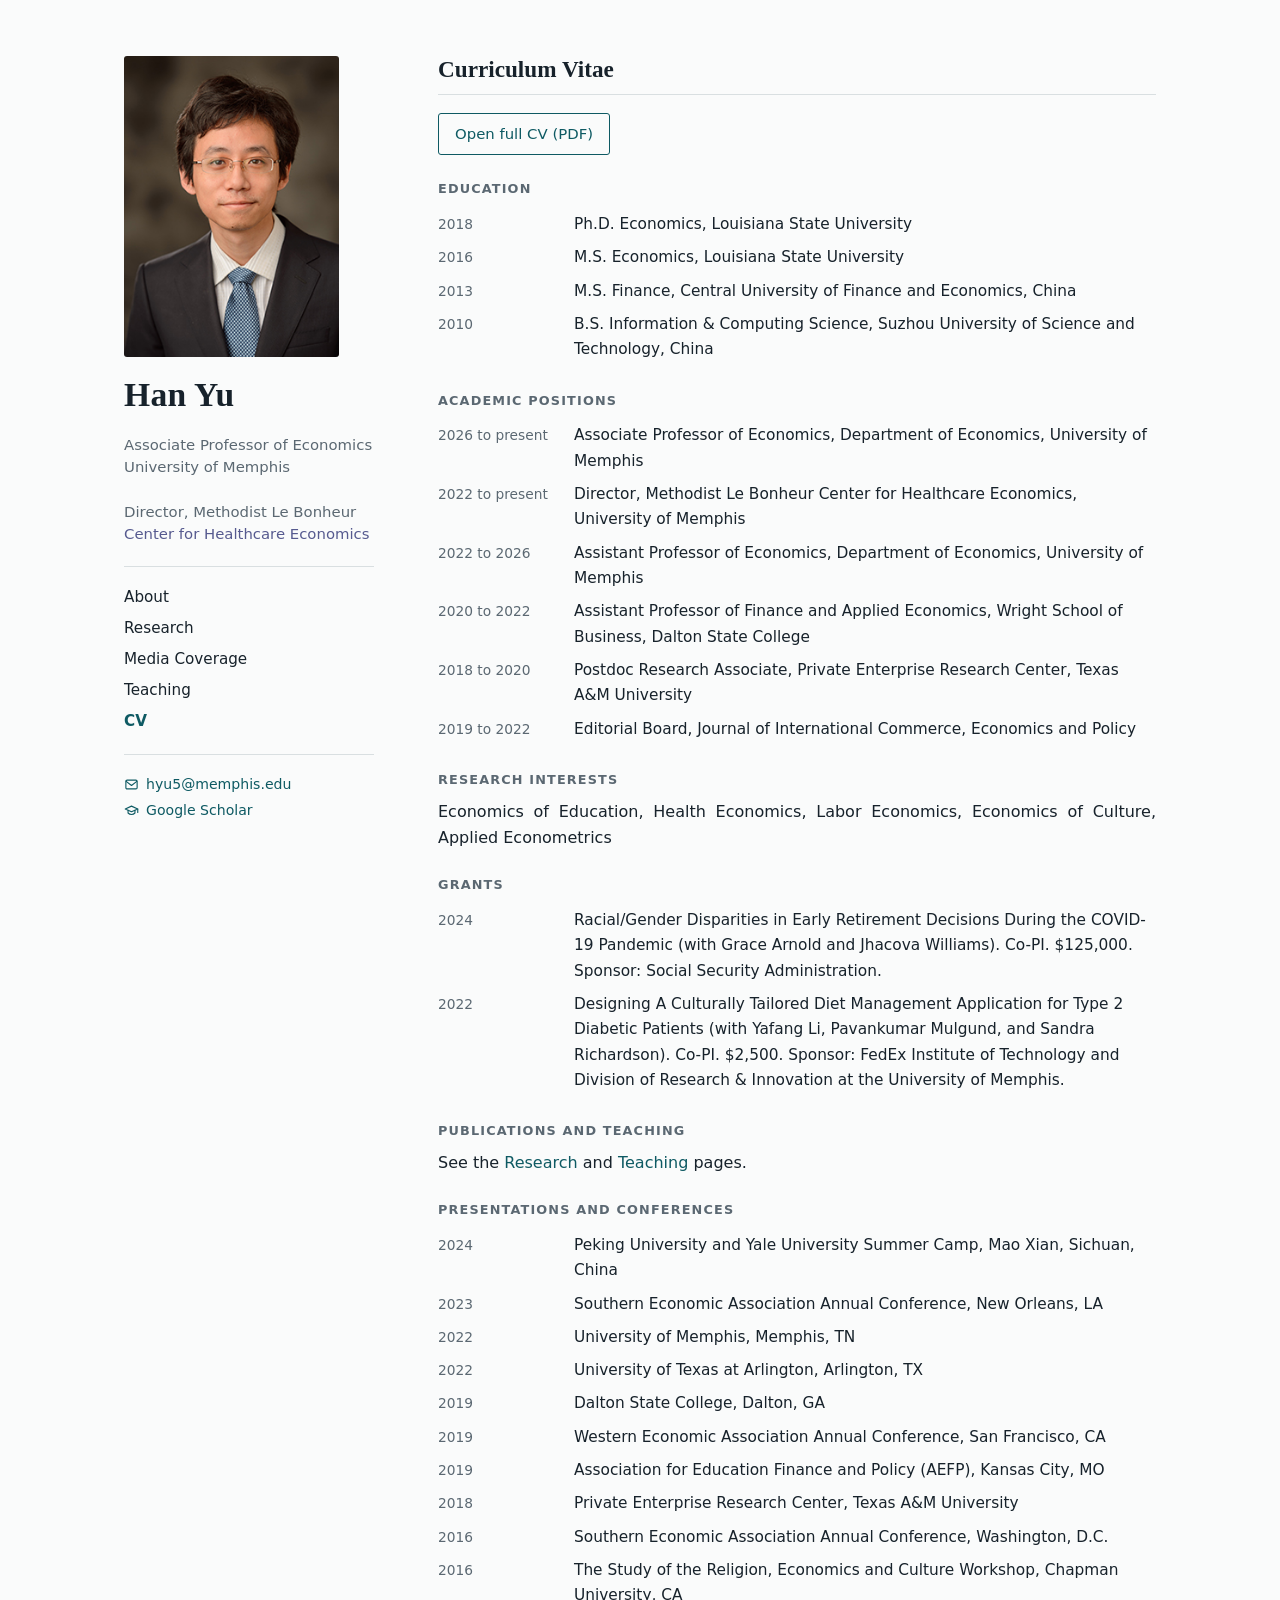
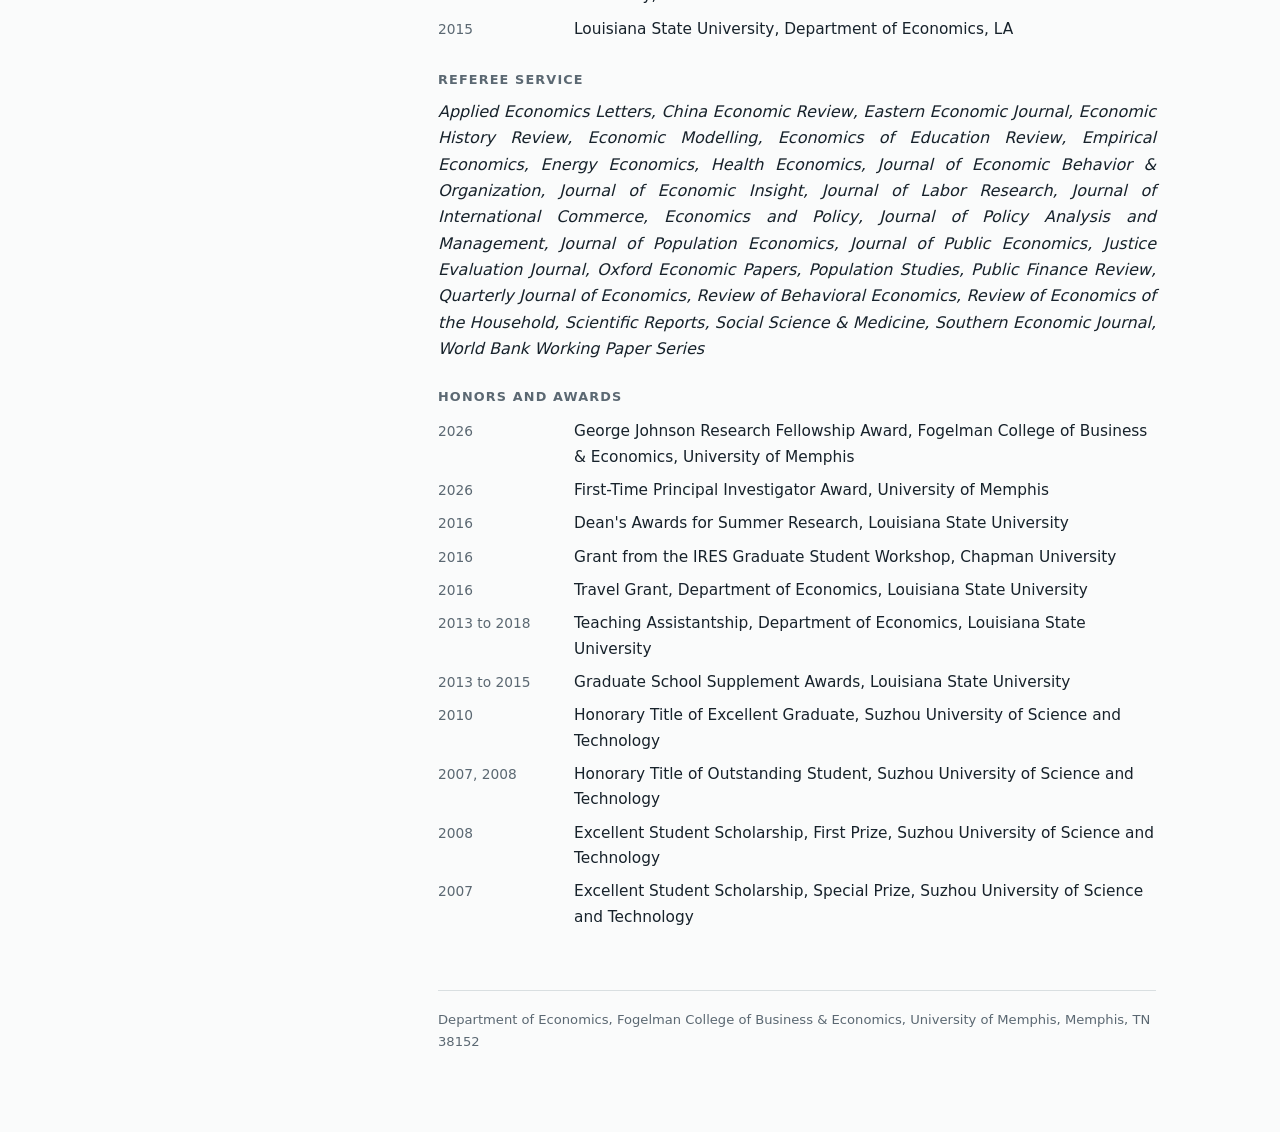
==== cv.html @ f055f777 "Add files via upload" ====
<!doctype html>
<html lang="en">
<head>
<meta charset="utf-8">
<meta name="viewport" content="width=device-width, initial-scale=1">
<title>Curriculum Vitae | Han Yu</title>
<meta name="description" content="Han Yu is an Associate Professor of Economics at the University of Memphis and Director of the Methodist Le Bonheur Center for Healthcare Economics. Research in health economics, labor economics, and the economics of education.">
<link rel="stylesheet" href="style.css">
</head>
<body class="sub">
<div class="wrap">
<aside>
<img class="photo" src="assets/han-yu.jpg" alt="Portrait of Han Yu">
<div class="sname">
<h1>Han Yu</h1>
</div>
<p class="role">Associate Professor of Economics<br>University of Memphis<br><br>Director, Methodist Le Bonheur <a class="ctr" href="https://www.memphis.edu/mlche/index.php">Center for Healthcare Economics</a></p>
<nav aria-label="Pages">
<a href="index.html">About</a>
<a href="research.html">Research</a>
<a href="media.html">Media Coverage</a>
<a href="teaching.html">Teaching</a>
<a href="cv.html" aria-current="page">CV</a>
</nav>
<div class="contact">
<a class="mail" href="mailto:hyu5@memphis.edu"><svg viewBox="0 0 24 24" width="15" height="15" fill="none" stroke="currentColor" stroke-width="1.8" stroke-linecap="round" stroke-linejoin="round" aria-hidden="true"><rect x="3" y="5" width="18" height="14" rx="2"/><path d="M3.5 7l8.5 6.5L20.5 7"/></svg>hyu5@memphis.edu</a>
<a class="mail" href="https://scholar.google.com/citations?user=G29Zjg8AAAAJ"><svg viewBox="0 0 24 24" width="15" height="15" fill="none" stroke="currentColor" stroke-width="1.8" stroke-linecap="round" stroke-linejoin="round" aria-hidden="true"><path d="M2 9.5L12 5l10 4.5L12 14z"/><path d="M6.5 11.8V16c1.5 1.6 3.4 2.4 5.5 2.4s4-.8 5.5-2.4v-4.2"/><path d="M22 9.5V15"/></svg>Google Scholar</a>
</div>
</aside>
<main>
<section id="cv">
<h2>Curriculum Vitae</h2>
<p><a class="btn" href="assets/Han_Yu_CV.pdf">Open full CV (PDF)</a></p>
<h3>Education</h3><ul class="cvl"><li><span class="d">2018</span><span>Ph.D. Economics, Louisiana State University</span></li><li><span class="d">2016</span><span>M.S. Economics, Louisiana State University</span></li><li><span class="d">2013</span><span>M.S. Finance, Central University of Finance and Economics, China</span></li><li><span class="d">2010</span><span>B.S. Information &amp; Computing Science, Suzhou University of Science and Technology, China</span></li></ul>
<h3>Academic positions</h3><ul class="cvl"><li><span class="d">2026 to present</span><span>Associate Professor of Economics, Department of Economics, University of Memphis</span></li><li><span class="d">2022 to present</span><span>Director, Methodist Le Bonheur Center for Healthcare Economics, University of Memphis</span></li><li><span class="d">2022 to 2026</span><span>Assistant Professor of Economics, Department of Economics, University of Memphis</span></li><li><span class="d">2020 to 2022</span><span>Assistant Professor of Finance and Applied Economics, Wright School of Business, Dalton State College</span></li><li><span class="d">2018 to 2020</span><span>Postdoc Research Associate, Private Enterprise Research Center, Texas A&amp;M University</span></li><li><span class="d">2019 to 2022</span><span>Editorial Board, Journal of International Commerce, Economics and Policy</span></li></ul>
<h3>Research interests</h3>
<p>Economics of Education, Health Economics, Labor Economics, Economics of Culture, Applied Econometrics</p>
<h3>Grants</h3><ul class="cvl"><li><span class="d">2024</span><span>Racial/Gender Disparities in Early Retirement Decisions During the COVID-19 Pandemic (with Grace Arnold and Jhacova Williams). Co-PI. $125,000. Sponsor: Social Security Administration.</span></li><li><span class="d">2022</span><span>Designing A Culturally Tailored Diet Management Application for Type 2 Diabetic Patients (with Yafang Li, Pavankumar Mulgund, and Sandra Richardson). Co-PI. $2,500. Sponsor: FedEx Institute of Technology and Division of Research &amp; Innovation at the University of Memphis.</span></li></ul>
<h3>Publications and teaching</h3>
<p>See the <a href="research.html">Research</a> and <a href="teaching.html">Teaching</a> pages.</p>
<h3>Presentations and conferences</h3><ul class="cvl"><li><span class="d">2024</span><span>Peking University and Yale University Summer Camp, Mao Xian, Sichuan, China</span></li><li><span class="d">2023</span><span>Southern Economic Association Annual Conference, New Orleans, LA</span></li><li><span class="d">2022</span><span>University of Memphis, Memphis, TN</span></li><li><span class="d">2022</span><span>University of Texas at Arlington, Arlington, TX</span></li><li><span class="d">2019</span><span>Dalton State College, Dalton, GA</span></li><li><span class="d">2019</span><span>Western Economic Association Annual Conference, San Francisco, CA</span></li><li><span class="d">2019</span><span>Association for Education Finance and Policy (AEFP), Kansas City, MO</span></li><li><span class="d">2018</span><span>Private Enterprise Research Center, Texas A&amp;M University</span></li><li><span class="d">2016</span><span>Southern Economic Association Annual Conference, Washington, D.C.</span></li><li><span class="d">2016</span><span>The Study of the Religion, Economics and Culture Workshop, Chapman University, CA</span></li><li><span class="d">2015</span><span>Louisiana State University, Department of Economics, LA</span></li></ul>
<h3>Referee service</h3>
<p><i>Applied Economics Letters, China Economic Review, Eastern Economic Journal, Economic History Review, Economic Modelling, Economics of Education Review, Empirical Economics, Energy Economics, Health Economics, Journal of Economic Behavior &amp; Organization, Journal of Economic Insight, Journal of Labor Research, Journal of International Commerce, Economics and Policy, Journal of Policy Analysis and Management, Journal of Population Economics, Journal of Public Economics, Justice Evaluation Journal, Oxford Economic Papers, Population Studies, Public Finance Review, Quarterly Journal of Economics, Review of Behavioral Economics, Review of Economics of the Household, Scientific Reports, Social Science &amp; Medicine, Southern Economic Journal, World Bank Working Paper Series</i></p>
<h3>Honors and awards</h3><ul class="cvl"><li><span class="d">2026</span><span>George Johnson Research Fellowship Award, Fogelman College of Business &amp; Economics, University of Memphis</span></li><li><span class="d">2026</span><span>First-Time Principal Investigator Award, University of Memphis</span></li><li><span class="d">2016</span><span>Dean's Awards for Summer Research, Louisiana State University</span></li><li><span class="d">2016</span><span>Grant from the IRES Graduate Student Workshop, Chapman University</span></li><li><span class="d">2016</span><span>Travel Grant, Department of Economics, Louisiana State University</span></li><li><span class="d">2013 to 2018</span><span>Teaching Assistantship, Department of Economics, Louisiana State University</span></li><li><span class="d">2013 to 2015</span><span>Graduate School Supplement Awards, Louisiana State University</span></li><li><span class="d">2010</span><span>Honorary Title of Excellent Graduate, Suzhou University of Science and Technology</span></li><li><span class="d">2007, 2008</span><span>Honorary Title of Outstanding Student, Suzhou University of Science and Technology</span></li><li><span class="d">2008</span><span>Excellent Student Scholarship, First Prize, Suzhou University of Science and Technology</span></li><li><span class="d">2007</span><span>Excellent Student Scholarship, Special Prize, Suzhou University of Science and Technology</span></li></ul>
</section>
<footer>Department of Economics, Fogelman College of Business &amp; Economics, University of Memphis, Memphis, TN 38152</footer>
</main>
</div>

</body>
</html>
---- style.css ----
/* Layout: fixed identity column on the left, one long reading column on the right; stacks on phones. No external fonts or scripts. */
:root{--bg:#fafbfb;--panel:#f0f3f3;--ink:#17222b;--muted:#5b6872;--line:#d9dfe1;--accent:#0e5a63;--ctr:#565a8f;
--serif:"Iowan Old Style","Palatino Linotype",Palatino,"Book Antiqua",Georgia,"Songti SC",serif;
--sans:system-ui,-apple-system,"Segoe UI",Roboto,"Helvetica Neue","PingFang SC","Microsoft YaHei",sans-serif}
@media (prefers-color-scheme:dark){:root{--bg:#11181d;--panel:#182228;--ink:#e6ecee;--muted:#9aa8b0;--line:#2a373e;--accent:#7cc7cf;--ctr:#a9acd6;color-scheme:dark}}
*{box-sizing:border-box}
html{scroll-behavior:smooth}
@media (prefers-reduced-motion:reduce){html{scroll-behavior:auto}}
body{margin:0;background:var(--bg);color:var(--ink);font:16px/1.65 var(--sans)}
a{color:var(--accent);text-decoration:none}
a:hover{text-decoration:underline}
a:focus-visible{outline:2px solid var(--accent);outline-offset:3px;border-radius:2px}
.wrap{max-width:1080px;margin:0 auto;padding-inline:24px;display:grid;grid-template-columns:250px minmax(0,1fr);gap:64px}
aside{position:sticky;top:0;align-self:start;padding-block:56px 32px;display:flex;flex-direction:column;gap:20px}
.photo{width:215px;aspect-ratio:5/7;object-fit:cover;border-radius:3px;background:var(--panel);max-width:100%}
h1{font:600 2.1rem/1.1 var(--serif);margin:0;letter-spacing:.01em}
.role{color:var(--muted);font-size:.93rem;line-height:1.5;margin:0}
nav{display:flex;flex-direction:column;gap:6px;border-top:1px solid var(--line);padding-top:18px}
nav a{color:var(--ink);font-size:.95rem}
nav a:hover{color:var(--accent)}
.contact{font-size:.88rem;color:var(--muted);display:flex;flex-direction:column;gap:3px;border-top:1px solid var(--line);padding-top:18px}
main{padding-block:56px 80px;display:flex;flex-direction:column;gap:56px;min-width:0}
section{scroll-margin-top:24px}
h2{font:600 1.45rem/1.2 var(--serif);margin:0 0 18px;padding-bottom:10px;border-bottom:1px solid var(--line);text-wrap:balance}
h3{font:600 .8rem/1.3 var(--sans);letter-spacing:.09em;text-transform:uppercase;color:var(--muted);margin:26px 0 10px}
p{margin:0 0 14px;text-align:justify;hyphens:auto;-webkit-hyphens:auto}
aside p{text-align:left;hyphens:manual}
.lead{font:1.2rem/1.6 var(--serif)}
ul{list-style:none;margin:0;padding:0}
.papers{display:flex;flex-direction:column;gap:16px}
.papers .t{display:block;font:600 1.04rem/1.4 var(--serif);color:var(--ink)}
.papers a.t:hover{color:var(--accent)}
.papers .m{display:block;color:var(--muted);font-size:.92rem}
.inst{display:grid;grid-template-columns:210px minmax(0,1fr);gap:8px 28px;padding:16px 0;border-bottom:1px solid var(--line);align-items:baseline}
.inst:last-child{border-bottom:0}
.inst h3{margin:0;line-height:1.6}
.rows li{padding:2px 0;font-size:.97rem}
.rows .d,.media .d{color:var(--muted);font-size:.86rem;font-variant-numeric:tabular-nums;white-space:nowrap}
.media li{display:grid;grid-template-columns:150px minmax(0,1fr) auto;gap:14px;padding:9px 0;border-bottom:1px solid var(--line);align-items:baseline}
.media .o{font-weight:600;font-size:.9rem}
.media .t{color:var(--ink);font-size:.95rem}
.media .t:hover{color:var(--accent)}
.btn{display:inline-block;border:1px solid var(--accent);padding:8px 16px;border-radius:3px;font-size:.93rem}
.btn:hover{background:var(--accent);color:var(--bg);text-decoration:none}
.cite{display:flex;align-items:center;gap:8px;margin-top:5px;font-size:.8rem;color:var(--muted);font-variant-numeric:tabular-nums}
.cite i{display:block;height:7px;min-width:3px;border-radius:2px;background:var(--accent);opacity:.8}
.cite b{font-weight:500}
.metrics{color:var(--muted);font-size:.9rem;margin:-6px 0 4px}
.mail{display:inline-flex;align-items:center;gap:7px}
.cvl li{display:grid;grid-template-columns:120px minmax(0,1fr);gap:16px;padding:4px 0;font-size:.96rem;align-items:baseline}
.cvl .d{color:var(--muted);font-size:.86rem;font-variant-numeric:tabular-nums}
.bio{font-size:1.06rem;line-height:1.75}
.ctr{color:var(--ctr)}
.grp{font:italic 600 1.05rem/1.4 var(--serif);text-align:left;margin:26px 0 6px}
h2+.grp{margin-top:4px}
.small{color:var(--muted);font-size:.92rem}
footer{color:var(--muted);font-size:.82rem;border-top:1px solid var(--line);padding-top:18px}
@media (max-width:820px){
.wrap{grid-template-columns:1fr;gap:0;padding-inline:20px}
aside{position:static;padding-block:32px 8px}
.photo{width:160px}
nav{flex-direction:row;flex-wrap:wrap;gap:6px 18px}
main{padding-block:32px 56px;gap:44px}
.media li{grid-template-columns:1fr;gap:2px}
.inst{grid-template-columns:1fr;gap:6px}
.cvl li{grid-template-columns:1fr;gap:0;padding:6px 0}
}
nav a[aria-current]{color:var(--accent);font-weight:600}
.mname{font-size:2.3rem;margin:0 0 20px;text-align:center;word-spacing:.3em}
body.home .sname{display:none}
@media (max-width:820px){body.sub .photo{display:none}body.home .sname{display:block}.mname{display:none}}
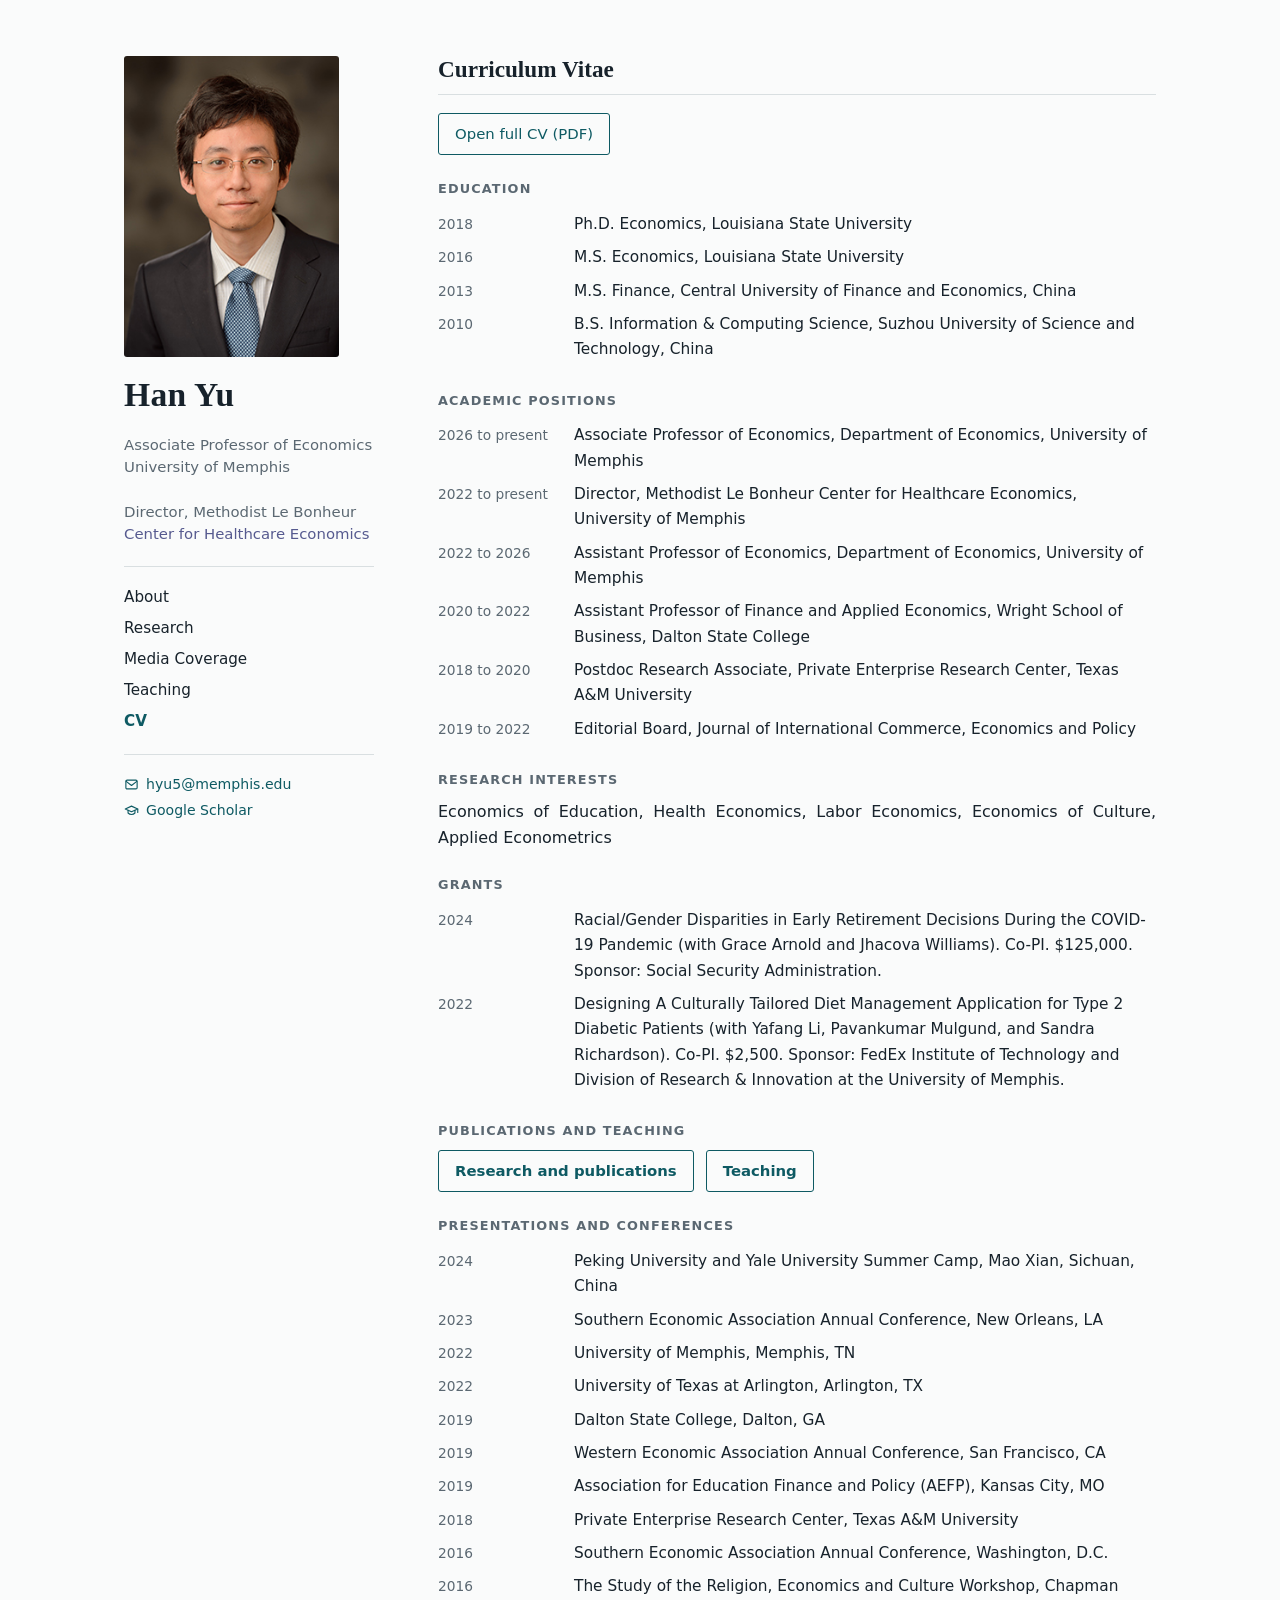
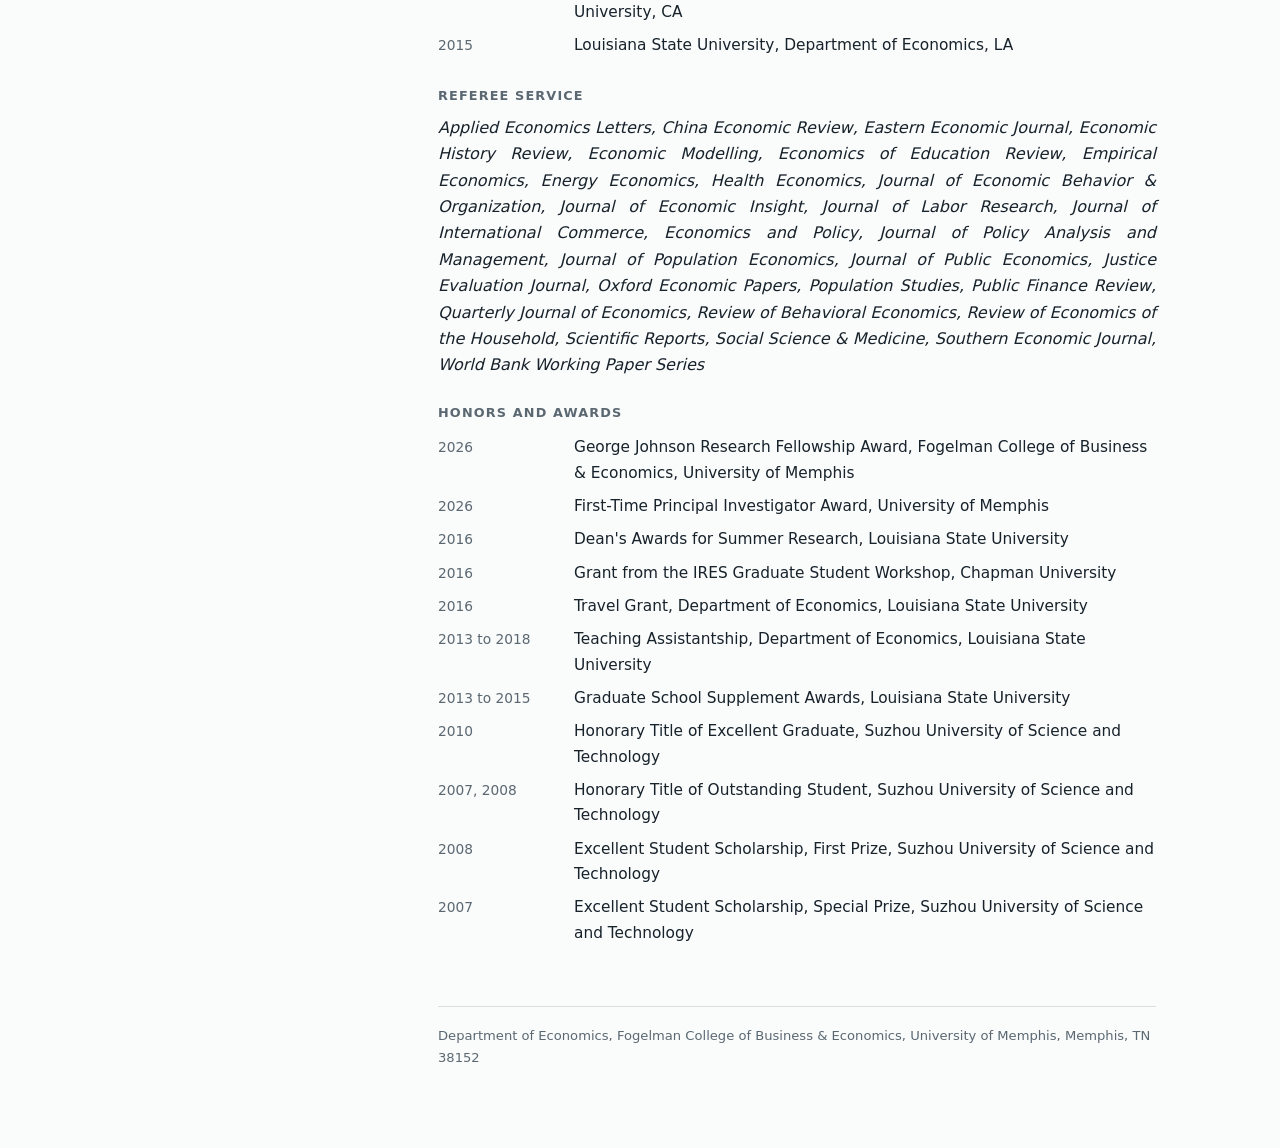
==== commit 4a673af3: "Add files via upload" ====
--- a/cv.html
+++ b/cv.html
@@ -37,7 +37,7 @@
 <p>Economics of Education, Health Economics, Labor Economics, Economics of Culture, Applied Econometrics</p>
 <h3>Grants</h3><ul class="cvl"><li><span class="d">2024</span><span>Racial/Gender Disparities in Early Retirement Decisions During the COVID-19 Pandemic (with Grace Arnold and Jhacova Williams). Co-PI. $125,000. Sponsor: Social Security Administration.</span></li><li><span class="d">2022</span><span>Designing A Culturally Tailored Diet Management Application for Type 2 Diabetic Patients (with Yafang Li, Pavankumar Mulgund, and Sandra Richardson). Co-PI. $2,500. Sponsor: FedEx Institute of Technology and Division of Research &amp; Innovation at the University of Memphis.</span></li></ul>
 <h3>Publications and teaching</h3>
-<p>See the <a href="research.html">Research</a> and <a href="teaching.html">Teaching</a> pages.</p>
+<p class="btnrow"><a class="btn" href="research.html">Research and publications</a><a class="btn" href="teaching.html">Teaching</a></p>
 <h3>Presentations and conferences</h3><ul class="cvl"><li><span class="d">2024</span><span>Peking University and Yale University Summer Camp, Mao Xian, Sichuan, China</span></li><li><span class="d">2023</span><span>Southern Economic Association Annual Conference, New Orleans, LA</span></li><li><span class="d">2022</span><span>University of Memphis, Memphis, TN</span></li><li><span class="d">2022</span><span>University of Texas at Arlington, Arlington, TX</span></li><li><span class="d">2019</span><span>Dalton State College, Dalton, GA</span></li><li><span class="d">2019</span><span>Western Economic Association Annual Conference, San Francisco, CA</span></li><li><span class="d">2019</span><span>Association for Education Finance and Policy (AEFP), Kansas City, MO</span></li><li><span class="d">2018</span><span>Private Enterprise Research Center, Texas A&amp;M University</span></li><li><span class="d">2016</span><span>Southern Economic Association Annual Conference, Washington, D.C.</span></li><li><span class="d">2016</span><span>The Study of the Religion, Economics and Culture Workshop, Chapman University, CA</span></li><li><span class="d">2015</span><span>Louisiana State University, Department of Economics, LA</span></li></ul>
 <h3>Referee service</h3>
 <p><i>Applied Economics Letters, China Economic Review, Eastern Economic Journal, Economic History Review, Economic Modelling, Economics of Education Review, Empirical Economics, Energy Economics, Health Economics, Journal of Economic Behavior &amp; Organization, Journal of Economic Insight, Journal of Labor Research, Journal of International Commerce, Economics and Policy, Journal of Policy Analysis and Management, Journal of Population Economics, Journal of Public Economics, Justice Evaluation Journal, Oxford Economic Papers, Population Studies, Public Finance Review, Quarterly Journal of Economics, Review of Behavioral Economics, Review of Economics of the Household, Scientific Reports, Social Science &amp; Medicine, Southern Economic Journal, World Bank Working Paper Series</i></p>
--- a/style.css
+++ b/style.css
@@ -54,6 +54,8 @@
 .ctr{color:var(--ctr)}
 .grp{font:italic 600 1.05rem/1.4 var(--serif);text-align:left;margin:26px 0 6px}
 h2+.grp{margin-top:4px}
+.btnrow{display:flex;flex-wrap:wrap;gap:12px;text-align:left}
+.btnrow .btn{font-weight:600}
 .small{color:var(--muted);font-size:.92rem}
 footer{color:var(--muted);font-size:.82rem;border-top:1px solid var(--line);padding-top:18px}
 @media (max-width:820px){
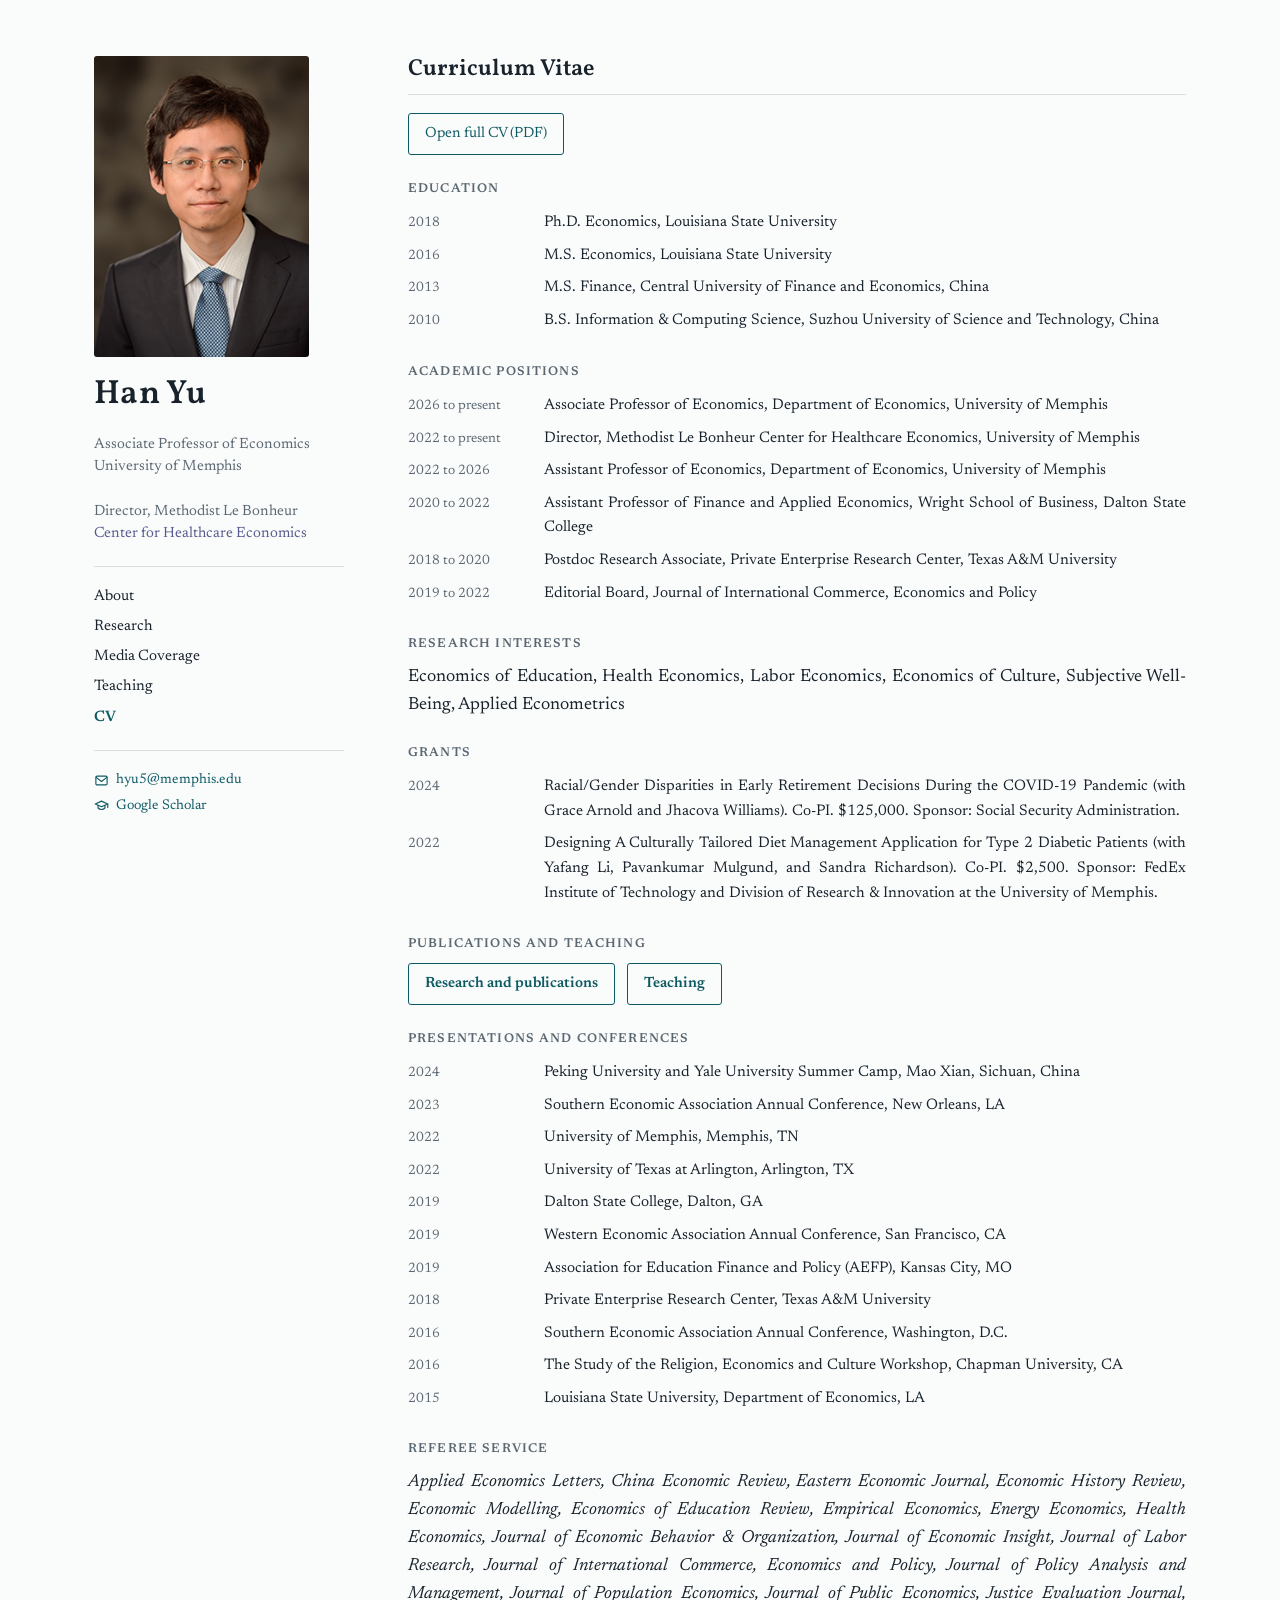
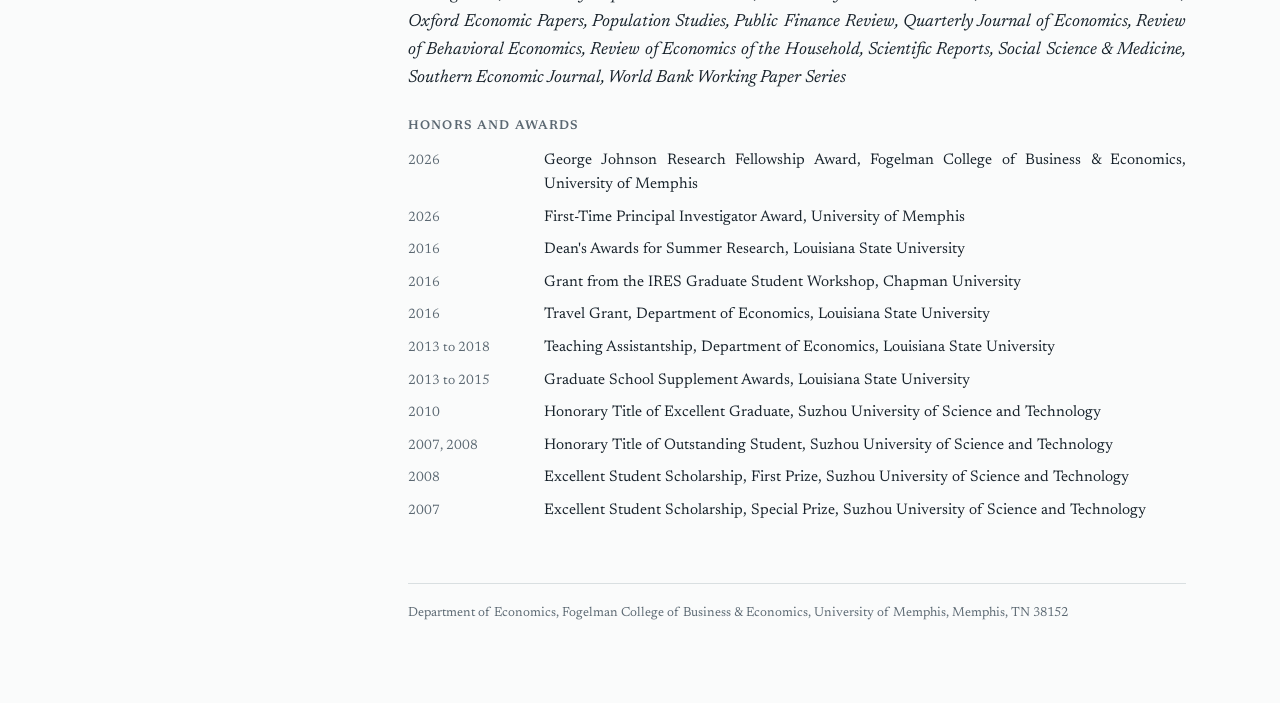
==== commit e672185d: "Add files via upload" ====
--- a/cv.html
+++ b/cv.html
@@ -34,7 +34,7 @@
 <h3>Education</h3><ul class="cvl"><li><span class="d">2018</span><span>Ph.D. Economics, Louisiana State University</span></li><li><span class="d">2016</span><span>M.S. Economics, Louisiana State University</span></li><li><span class="d">2013</span><span>M.S. Finance, Central University of Finance and Economics, China</span></li><li><span class="d">2010</span><span>B.S. Information &amp; Computing Science, Suzhou University of Science and Technology, China</span></li></ul>
 <h3>Academic positions</h3><ul class="cvl"><li><span class="d">2026 to present</span><span>Associate Professor of Economics, Department of Economics, University of Memphis</span></li><li><span class="d">2022 to present</span><span>Director, Methodist Le Bonheur Center for Healthcare Economics, University of Memphis</span></li><li><span class="d">2022 to 2026</span><span>Assistant Professor of Economics, Department of Economics, University of Memphis</span></li><li><span class="d">2020 to 2022</span><span>Assistant Professor of Finance and Applied Economics, Wright School of Business, Dalton State College</span></li><li><span class="d">2018 to 2020</span><span>Postdoc Research Associate, Private Enterprise Research Center, Texas A&amp;M University</span></li><li><span class="d">2019 to 2022</span><span>Editorial Board, Journal of International Commerce, Economics and Policy</span></li></ul>
 <h3>Research interests</h3>
-<p>Economics of Education, Health Economics, Labor Economics, Economics of Culture, Applied Econometrics</p>
+<p>Economics of Education, Health Economics, Labor Economics, Economics of Culture, Subjective Well-Being, Applied Econometrics</p>
 <h3>Grants</h3><ul class="cvl"><li><span class="d">2024</span><span>Racial/Gender Disparities in Early Retirement Decisions During the COVID-19 Pandemic (with Grace Arnold and Jhacova Williams). Co-PI. $125,000. Sponsor: Social Security Administration.</span></li><li><span class="d">2022</span><span>Designing A Culturally Tailored Diet Management Application for Type 2 Diabetic Patients (with Yafang Li, Pavankumar Mulgund, and Sandra Richardson). Co-PI. $2,500. Sponsor: FedEx Institute of Technology and Division of Research &amp; Innovation at the University of Memphis.</span></li></ul>
 <h3>Publications and teaching</h3>
 <p class="btnrow"><a class="btn" href="research.html">Research and publications</a><a class="btn" href="teaching.html">Teaching</a></p>
--- a/style.css
+++ b/style.css
@@ -1,17 +1,25 @@
 
+@font-face{font-family:Vollkorn;src:url(assets/fonts/vollkorn-latin-400-normal.woff2) format('woff2');font-weight:400;font-style:normal;font-display:swap}
+@font-face{font-family:Vollkorn;src:url(assets/fonts/vollkorn-latin-400-italic.woff2) format('woff2');font-weight:400;font-style:italic;font-display:swap}
+@font-face{font-family:Vollkorn;src:url(assets/fonts/vollkorn-latin-600-normal.woff2) format('woff2');font-weight:600;font-style:normal;font-display:swap}
+@font-face{font-family:Vollkorn;src:url(assets/fonts/vollkorn-latin-600-italic.woff2) format('woff2');font-weight:600;font-style:italic;font-display:swap}
+@font-face{font-family:Newsreader;src:url(assets/fonts/newsreader-latin-400-normal.woff2) format('woff2');font-weight:400;font-style:normal;font-display:swap}
+@font-face{font-family:Newsreader;src:url(assets/fonts/newsreader-latin-400-italic.woff2) format('woff2');font-weight:400;font-style:italic;font-display:swap}
+@font-face{font-family:Newsreader;src:url(assets/fonts/newsreader-latin-600-normal.woff2) format('woff2');font-weight:600;font-style:normal;font-display:swap}
+@font-face{font-family:Newsreader;src:url(assets/fonts/newsreader-latin-600-italic.woff2) format('woff2');font-weight:600;font-style:italic;font-display:swap}
 /* Layout: fixed identity column on the left, one long reading column on the right; stacks on phones. No external fonts or scripts. */
 :root{--bg:#fafbfb;--panel:#f0f3f3;--ink:#17222b;--muted:#5b6872;--line:#d9dfe1;--accent:#0e5a63;--ctr:#565a8f;
---serif:"Iowan Old Style","Palatino Linotype",Palatino,"Book Antiqua",Georgia,"Songti SC",serif;
---sans:system-ui,-apple-system,"Segoe UI",Roboto,"Helvetica Neue","PingFang SC","Microsoft YaHei",sans-serif}
+--serif:Vollkorn,"Iowan Old Style","Palatino Linotype",Palatino,"Book Antiqua",Georgia,"Songti SC",serif;
+--sans:Newsreader,Georgia,"Songti SC",system-ui,-apple-system,"Segoe UI",Roboto,"Helvetica Neue","PingFang SC","Microsoft YaHei",sans-serif}
 @media (prefers-color-scheme:dark){:root{--bg:#11181d;--panel:#182228;--ink:#e6ecee;--muted:#9aa8b0;--line:#2a373e;--accent:#7cc7cf;--ctr:#a9acd6;color-scheme:dark}}
 *{box-sizing:border-box}
 html{scroll-behavior:smooth}
 @media (prefers-reduced-motion:reduce){html{scroll-behavior:auto}}
-body{margin:0;background:var(--bg);color:var(--ink);font:16px/1.65 var(--sans)}
+body{margin:0;background:var(--bg);color:var(--ink);font:17.5px/1.6 var(--sans)}
 a{color:var(--accent);text-decoration:none}
 a:hover{text-decoration:underline}
 a:focus-visible{outline:2px solid var(--accent);outline-offset:3px;border-radius:2px}
-.wrap{max-width:1080px;margin:0 auto;padding-inline:24px;display:grid;grid-template-columns:250px minmax(0,1fr);gap:64px}
+.wrap{max-width:1140px;margin:0 auto;padding-inline:24px;display:grid;grid-template-columns:250px minmax(0,1fr);gap:64px}
 aside{position:sticky;top:0;align-self:start;padding-block:56px 32px;display:flex;flex-direction:column;gap:20px}
 .photo{width:215px;aspect-ratio:5/7;object-fit:cover;border-radius:3px;background:var(--panel);max-width:100%}
 h1{font:600 2.1rem/1.1 var(--serif);margin:0;letter-spacing:.01em}
@@ -38,8 +46,8 @@
 .rows li{padding:2px 0;font-size:.97rem}
 .rows .d,.media .d{color:var(--muted);font-size:.86rem;font-variant-numeric:tabular-nums;white-space:nowrap}
 .media li{display:grid;grid-template-columns:150px minmax(0,1fr) auto;gap:14px;padding:9px 0;border-bottom:1px solid var(--line);align-items:baseline}
-.media .o{font-weight:600;font-size:.9rem}
-.media .t{color:var(--ink);font-size:.95rem}
+.media .o{font-weight:600;font-size:.86rem;color:var(--muted)}
+.media .t{color:var(--ink);font:1.04rem/1.45 var(--serif)}
 .media .t:hover{color:var(--accent)}
 .btn{display:inline-block;border:1px solid var(--accent);padding:8px 16px;border-radius:3px;font-size:.93rem}
 .btn:hover{background:var(--accent);color:var(--bg);text-decoration:none}
@@ -51,11 +59,19 @@
 .cvl li{display:grid;grid-template-columns:120px minmax(0,1fr);gap:16px;padding:4px 0;font-size:.96rem;align-items:baseline}
 .cvl .d{color:var(--muted);font-size:.86rem;font-variant-numeric:tabular-nums}
 .bio{font-size:1.06rem;line-height:1.75}
-.ctr{color:var(--ctr)}
-.grp{font:italic 600 1.05rem/1.4 var(--serif);text-align:left;margin:26px 0 6px}
-h2+.grp{margin-top:4px}
+.ctr{color:var(--ctr);display:block}
+.grp{font:italic 600 1.22rem/1.35 var(--serif);text-align:left;hyphens:manual;color:var(--ink);margin:52px 0 2px;padding:14px 16px;background:var(--panel);border-radius:3px}
+h2+.grp{margin-top:6px}
 .btnrow{display:flex;flex-wrap:wrap;gap:12px;text-align:left}
 .btnrow .btn{font-weight:600}
+#research h3{font-size:1.2rem;letter-spacing:.06em;color:var(--ink);margin:48px 0 18px;padding:12px 16px;background:var(--panel);border-radius:3px}
+#research h2+h3,#research .metrics+h3{margin-top:6px}
+.papers .m i{font-weight:600}
+#about h3{margin:34px 0 12px}
+.feat{color:var(--muted);font:1.18rem/1.7 var(--serif);text-align:left;hyphens:manual;margin-bottom:8px}
+.outlets{font-style:italic;color:var(--muted)}
+.feat b{font-style:normal;color:var(--accent);font-weight:400;padding:0 3px}
+.cvl li>span:last-child{text-align:justify;hyphens:auto;-webkit-hyphens:auto}
 .small{color:var(--muted);font-size:.92rem}
 footer{color:var(--muted);font-size:.82rem;border-top:1px solid var(--line);padding-top:18px}
 @media (max-width:820px){
@@ -69,6 +85,6 @@
 .cvl li{grid-template-columns:1fr;gap:0;padding:6px 0}
 }
 nav a[aria-current]{color:var(--accent);font-weight:600}
-.mname{font-size:2.3rem;margin:0 0 20px;text-align:center;word-spacing:.3em}
+.mname{font-size:2.5rem;margin:0 0 22px;padding-bottom:14px;border-bottom:1px solid var(--line)}
 body.home .sname{display:none}
 @media (max-width:820px){body.sub .photo{display:none}body.home .sname{display:block}.mname{display:none}}
